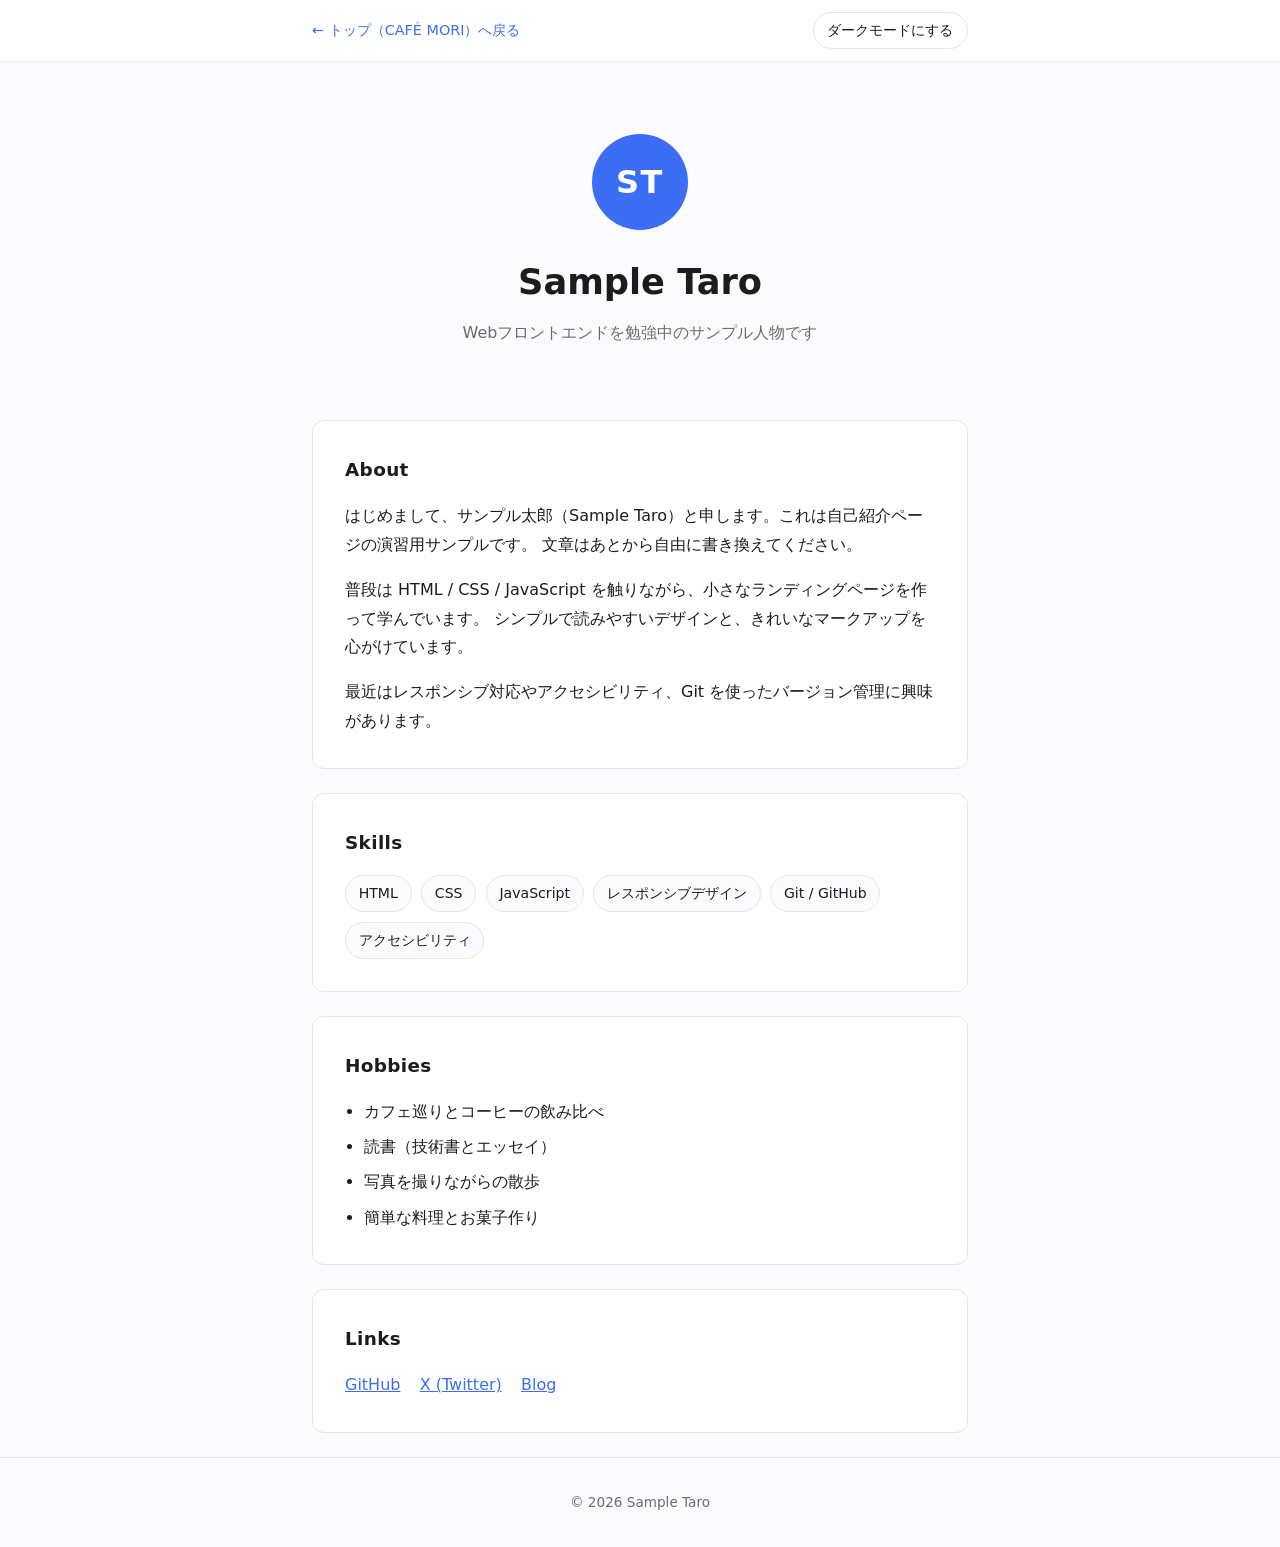
==== profile/index.html @ 0957e4b3 "自己紹介ページ（profile/）を追加し、トップからの導線を設置 - profile/index.html, style.css, script.js を新規作成（サンプル内容の演習用ページ） - " ====
<!DOCTYPE html>
<html lang="ja">
<head>
  <meta charset="UTF-8" />
  <meta name="viewport" content="width=device-width, initial-scale=1.0" />
  <meta name="description" content="サンプルの自己紹介ページ（演習用）。" />
  <title>自己紹介｜Sample Taro</title>
  <link rel="stylesheet" href="style.css" />
</head>
<body>

  <!-- ===== トップ（カフェLP）へ戻る導線 ===== -->
  <div class="topbar">
    <div class="wrap topbar-inner">
      <a class="back-link" href="../index.html">&larr; トップ（CAFÉ MORI）へ戻る</a>
      <!-- テーマ切替ボタン。初期ラベルは script.js で更新する -->
      <button type="button" id="themeToggle" class="theme-toggle" aria-pressed="false">
        テーマ切替
      </button>
    </div>
  </div>

  <main class="wrap">

    <!-- ===== ヘッダー：アバター・名前・キャッチコピー ===== -->
    <header class="profile-header">
      <div class="avatar" aria-hidden="true">ST</div>
      <h1 class="name">Sample Taro</h1>
      <p class="tagline">Webフロントエンドを勉強中のサンプル人物です</p>
    </header>

    <!-- ===== About：自己紹介文 ===== -->
    <section class="section" id="about">
      <h2 class="section-title">About</h2>
      <p>
        はじめまして、サンプル太郎（Sample Taro）と申します。これは自己紹介ページの演習用サンプルです。
        文章はあとから自由に書き換えてください。
      </p>
      <p>
        普段は HTML / CSS / JavaScript を触りながら、小さなランディングページを作って学んでいます。
        シンプルで読みやすいデザインと、きれいなマークアップを心がけています。
      </p>
      <p>
        最近はレスポンシブ対応やアクセシビリティ、Git を使ったバージョン管理に興味があります。
      </p>
    </section>

    <!-- ===== Skills：スキルをタグで表示 ===== -->
    <section class="section" id="skills">
      <h2 class="section-title">Skills</h2>
      <ul class="tag-list">
        <li class="tag">HTML</li>
        <li class="tag">CSS</li>
        <li class="tag">JavaScript</li>
        <li class="tag">レスポンシブデザイン</li>
        <li class="tag">Git / GitHub</li>
        <li class="tag">アクセシビリティ</li>
      </ul>
    </section>

    <!-- ===== Hobbies：趣味 ===== -->
    <section class="section" id="hobbies">
      <h2 class="section-title">Hobbies</h2>
      <ul class="bullet-list">
        <li>カフェ巡りとコーヒーの飲み比べ</li>
        <li>読書（技術書とエッセイ）</li>
        <li>写真を撮りながらの散歩</li>
        <li>簡単な料理とお菓子作り</li>
      </ul>
    </section>

    <!-- ===== Links：SNS などへのリンク（href はダミー） ===== -->
    <section class="section" id="links">
      <h2 class="section-title">Links</h2>
      <ul class="link-list">
        <li><a href="#" rel="noopener">GitHub</a></li>
        <li><a href="#" rel="noopener">X (Twitter)</a></li>
        <li><a href="#" rel="noopener">Blog</a></li>
      </ul>
    </section>

  </main>

  <!-- ===== フッター：年は script.js で自動挿入 ===== -->
  <footer class="profile-footer">
    <div class="wrap">
      <p>&copy; <span id="year">2026</span> Sample Taro</p>
    </div>
  </footer>

  <script src="script.js" defer></script>
</body>
</html>
---- profile/style.css ----
/* =========================================================
   自己紹介ページ（演習用）スタイル
   シンプル・モダン。外部フォントやライブラリは使わない。
   ========================================================= */

/* ----- カラートークン（ライト） ----- */
:root {
  --bg:        #fbfbfd;
  --surface:   #ffffff;
  --text:      #1c1c1e;
  --muted:     #6b6b70;
  --accent:    #3b6ef5;
  --border:    #e5e5ea;
  --radius:    12px;
  --maxw:      720px;
}

/* ----- カラートークン（ダーク） ----- */
/* システム設定がダークのとき（[data-theme] 未指定時のみ適用） */
@media (prefers-color-scheme: dark) {
  :root:not([data-theme="light"]) {
    --bg:      #14141a;
    --surface: #1e1e26;
    --text:    #f2f2f7;
    --muted:   #a0a0aa;
    --accent:  #7aa2ff;
    --border:  #33333d;
  }
}

/* JS トグルで明示的にダークを選んだとき（システム設定より優先） */
:root[data-theme="dark"] {
  --bg:      #14141a;
  --surface: #1e1e26;
  --text:    #f2f2f7;
  --muted:   #a0a0aa;
  --accent:  #7aa2ff;
  --border:  #33333d;
}

/* ----- リセット・基本 ----- */
*, *::before, *::after { box-sizing: border-box; }

body {
  margin: 0;
  font-family: system-ui, -apple-system, "Hiragino Kaku Gothic ProN",
               "Yu Gothic", Meiryo, sans-serif;
  line-height: 1.8;
  color: var(--text);
  background: var(--bg);
  -webkit-font-smoothing: antialiased;
}

/* 中央寄せの共通ラッパー */
.wrap {
  width: 100%;
  max-width: var(--maxw);
  margin-inline: auto;
  padding-inline: clamp(20px, 5vw, 32px);
}

a { color: var(--accent); }

/* ----- 上部バー（戻るリンク＋テーマ切替） ----- */
.topbar {
  border-bottom: 1px solid var(--border);
  background: var(--surface);
}
.topbar-inner {
  display: flex;
  align-items: center;
  justify-content: space-between;
  gap: 1rem;
  padding-block: 12px;
}
.back-link {
  font-size: 0.9rem;
  text-decoration: none;
}
.back-link:hover { text-decoration: underline; }

.theme-toggle {
  font: inherit;
  font-size: 0.85rem;
  padding: 0.4em 1em;
  color: var(--text);
  background: transparent;
  border: 1px solid var(--border);
  border-radius: 999px;
  cursor: pointer;
  transition: border-color 0.2s ease, background-color 0.2s ease;
}
.theme-toggle:hover { border-color: var(--accent); }

/* ----- プロフィールヘッダー ----- */
.profile-header {
  text-align: center;
  padding-block: clamp(40px, 8vw, 72px);
}
.avatar {
  width: 96px;
  height: 96px;
  margin: 0 auto 1.2rem;
  display: grid;
  place-items: center;
  border-radius: 50%;
  background: var(--accent);
  color: #fff;
  font-size: 2rem;
  font-weight: 700;
  letter-spacing: 0.05em;
}
.name {
  margin: 0 0 0.4rem;
  font-size: clamp(1.6rem, 5vw, 2.2rem);
}
.tagline {
  margin: 0;
  color: var(--muted);
}

/* ----- セクション共通 ----- */
.section {
  padding: clamp(24px, 4vw, 32px);
  margin-bottom: 1.5rem;
  background: var(--surface);
  border: 1px solid var(--border);
  border-radius: var(--radius);
}
.section-title {
  margin: 0 0 1rem;
  font-size: 1.15rem;
  letter-spacing: 0.02em;
}
.section p { margin: 0 0 1rem; }
.section p:last-child { margin-bottom: 0; }

/* ----- Skills：タグ（pill） ----- */
.tag-list {
  display: flex;
  flex-wrap: wrap;
  gap: 0.6rem;
  margin: 0;
  padding: 0;
  list-style: none;
}
.tag {
  padding: 0.35em 0.9em;
  font-size: 0.88rem;
  background: var(--bg);
  border: 1px solid var(--border);
  border-radius: 999px;
}

/* ----- Hobbies：箇条書き ----- */
.bullet-list {
  margin: 0;
  padding-left: 1.2rem;
}
.bullet-list li { margin-bottom: 0.4rem; }
.bullet-list li:last-child { margin-bottom: 0; }

/* ----- Links ----- */
.link-list {
  display: flex;
  flex-wrap: wrap;
  gap: 1.2rem;
  margin: 0;
  padding: 0;
  list-style: none;
}

/* ----- フッター ----- */
.profile-footer {
  padding-block: 32px;
  text-align: center;
  color: var(--muted);
  font-size: 0.85rem;
  border-top: 1px solid var(--border);
}
.profile-footer p { margin: 0; }

/* ----- モーションを控えたい設定に配慮 ----- */
@media (prefers-reduced-motion: reduce) {
  * { transition: none !important; }
}
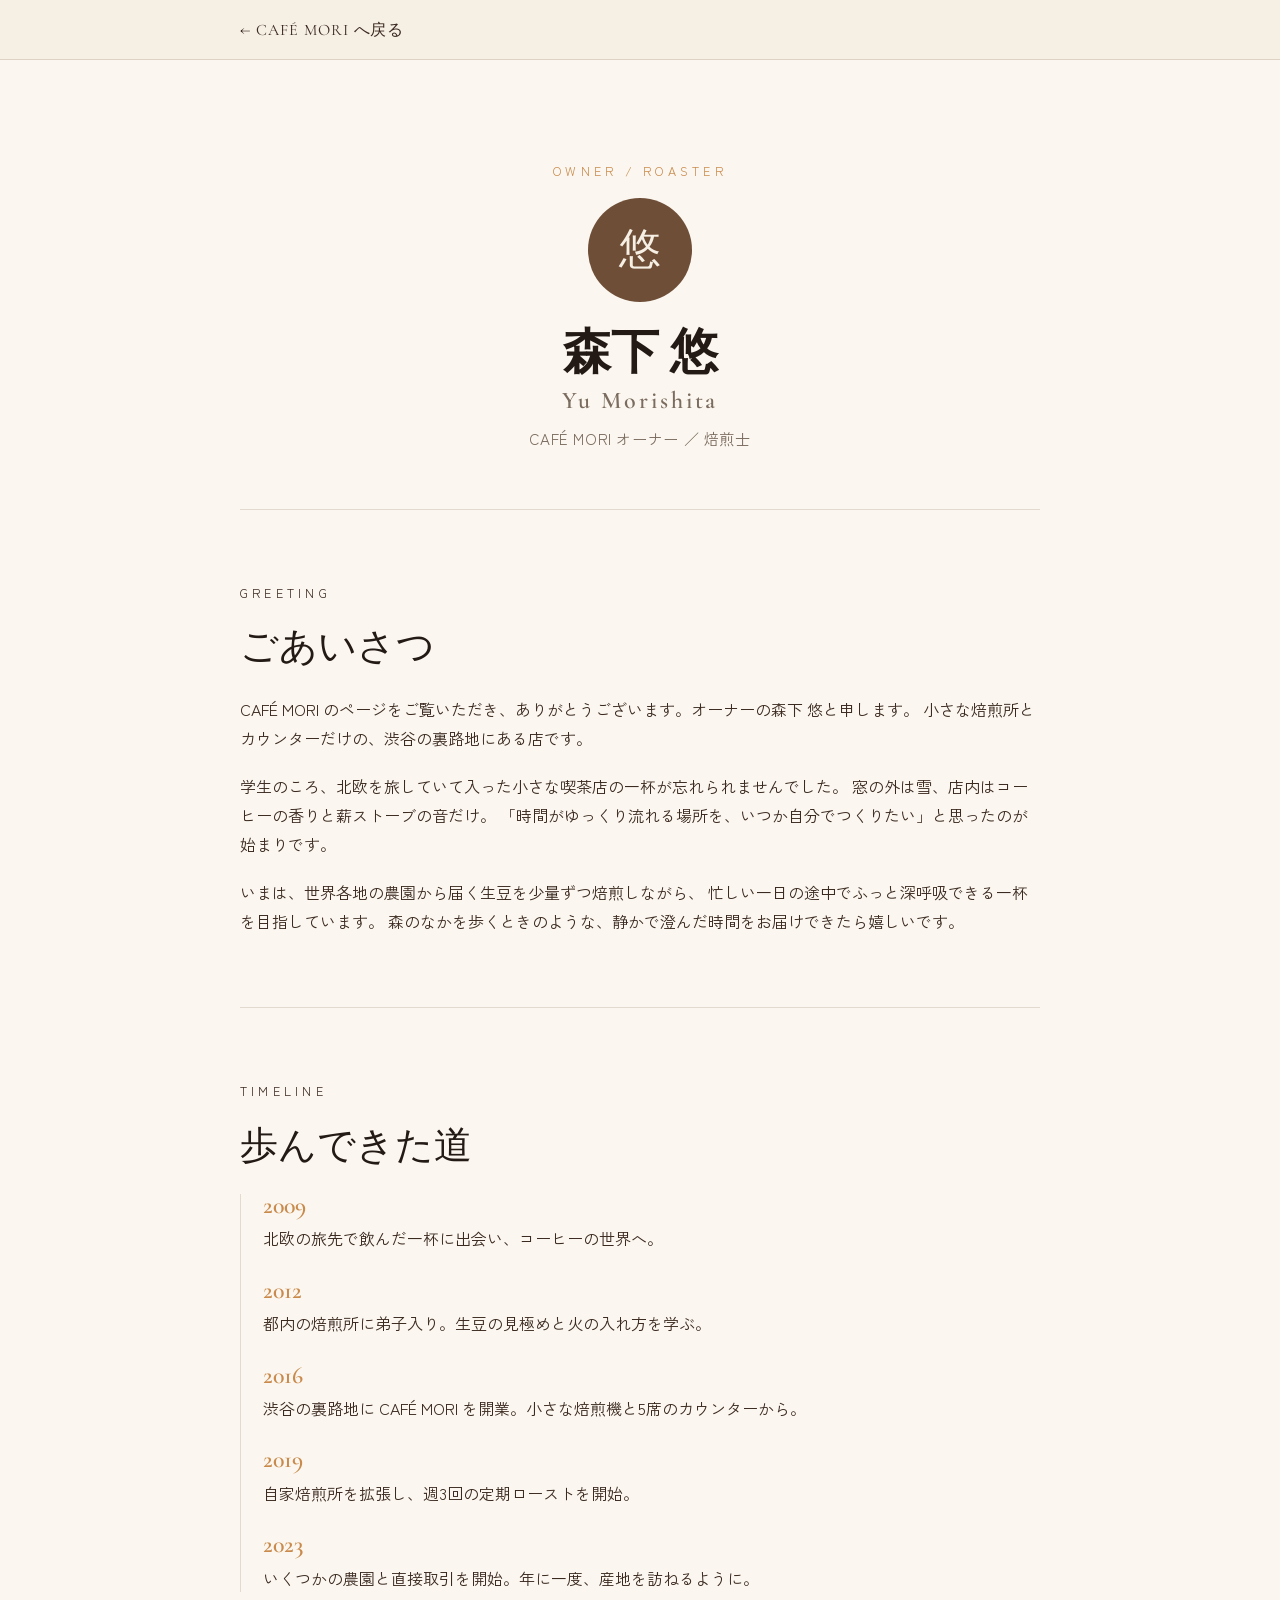
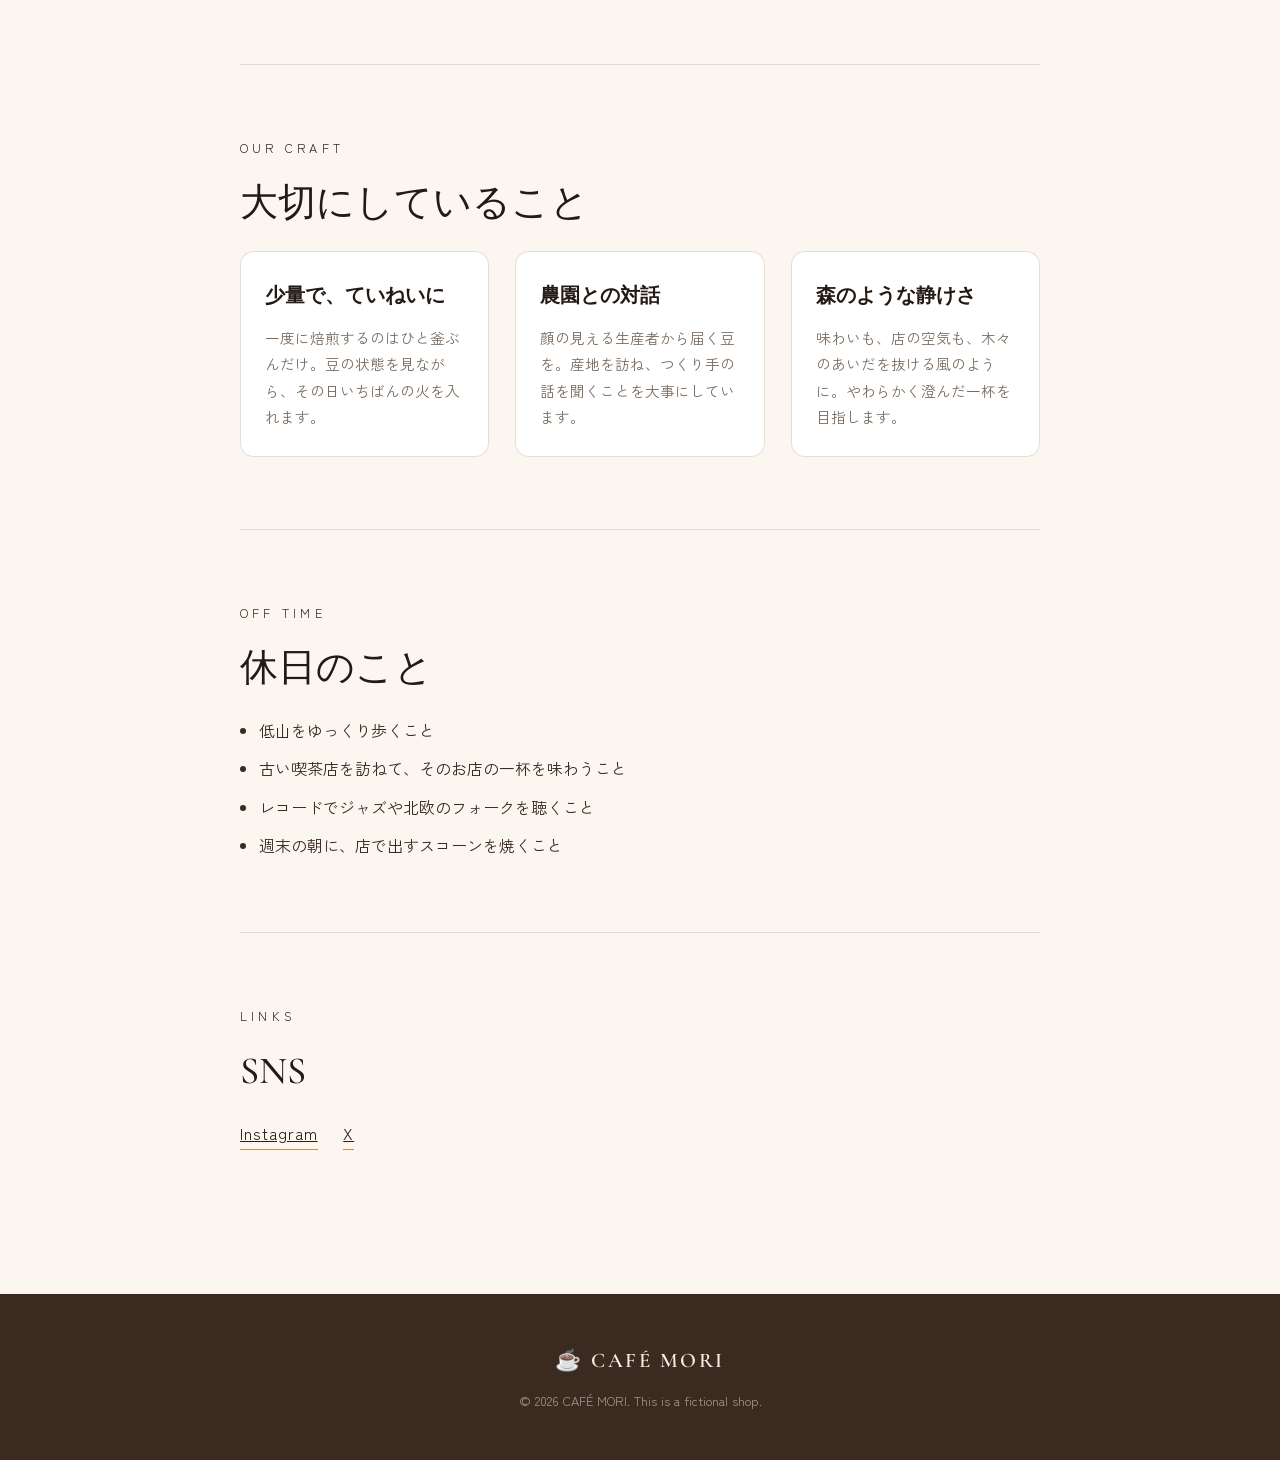
==== commit 5f9b5e0c: "自己紹介ページをカフェオーナー（森下 悠）の紹介ページに作り直す - profile/index.html: 架空オーナーのごあいさつ・年表・こだわり・休日・SNS で再構成 - profile/st" ====
--- a/profile/index.html
+++ b/profile/index.html
@@ -3,88 +3,132 @@
 <head>
   <meta charset="UTF-8" />
   <meta name="viewport" content="width=device-width, initial-scale=1.0" />
-  <meta name="description" content="サンプルの自己紹介ページ（演習用）。" />
-  <title>自己紹介｜Sample Taro</title>
-  <link rel="stylesheet" href="style.css" />
+  <meta name="description" content="CAFÉ MORI オーナー・森下 悠のプロフィール。森の静けさを一杯に届ける焙煎士のごあいさつ。" />
+  <title>オーナー紹介｜CAFÉ MORI</title>
+
+  <!-- Google Fonts（カフェLPと同じ書体で世界観を合わせる） -->
+  <link rel="preconnect" href="https://fonts.googleapis.com" />
+  <link rel="preconnect" href="https://fonts.gstatic.com" crossorigin />
+  <link href="https://fonts.googleapis.com/css2?family=Cormorant+Garamond:wght@400;500;600&family=Zen+Kaku+Gothic+New:wght@300;400;500;700&display=swap" rel="stylesheet" />
+
+  <link rel="stylesheet" href="styles.css" />
 </head>
 <body>
 
   <!-- ===== トップ（カフェLP）へ戻る導線 ===== -->
   <div class="topbar">
-    <div class="wrap topbar-inner">
-      <a class="back-link" href="../index.html">&larr; トップ（CAFÉ MORI）へ戻る</a>
-      <!-- テーマ切替ボタン。初期ラベルは script.js で更新する -->
-      <button type="button" id="themeToggle" class="theme-toggle" aria-pressed="false">
-        テーマ切替
-      </button>
+    <div class="wrap">
+      <a class="back-link" href="../index.html">&larr; CAFÉ&nbsp;MORI へ戻る</a>
     </div>
   </div>
 
   <main class="wrap">
 
-    <!-- ===== ヘッダー：アバター・名前・キャッチコピー ===== -->
-    <header class="profile-header">
-      <div class="avatar" aria-hidden="true">ST</div>
-      <h1 class="name">Sample Taro</h1>
-      <p class="tagline">Webフロントエンドを勉強中のサンプル人物です</p>
+    <!-- ===== ヘッダー：肩書き・モノグラム・氏名 ===== -->
+    <header class="intro-header reveal">
+      <p class="eyebrow">Owner / Roaster</p>
+      <div class="monogram" aria-hidden="true">悠</div>
+      <h1 class="name">森下 悠<span class="name-en">Yu&nbsp;Morishita</span></h1>
+      <p class="role">CAFÉ MORI オーナー ／ 焙煎士</p>
     </header>
 
-    <!-- ===== About：自己紹介文 ===== -->
-    <section class="section" id="about">
-      <h2 class="section-title">About</h2>
+    <!-- ===== ごあいさつ ===== -->
+    <section class="section reveal" id="greeting">
+      <p class="section-eyebrow">Greeting</p>
+      <h2 class="section-title">ごあいさつ</h2>
       <p>
-        はじめまして、サンプル太郎（Sample Taro）と申します。これは自己紹介ページの演習用サンプルです。
-        文章はあとから自由に書き換えてください。
+        CAFÉ MORI のページをご覧いただき、ありがとうございます。オーナーの森下 悠と申します。
+        小さな焙煎所とカウンターだけの、渋谷の裏路地にある店です。
       </p>
       <p>
-        普段は HTML / CSS / JavaScript を触りながら、小さなランディングページを作って学んでいます。
-        シンプルで読みやすいデザインと、きれいなマークアップを心がけています。
+        学生のころ、北欧を旅していて入った小さな喫茶店の一杯が忘れられませんでした。
+        窓の外は雪、店内はコーヒーの香りと薪ストーブの音だけ。
+        「時間がゆっくり流れる場所を、いつか自分でつくりたい」と思ったのが始まりです。
       </p>
       <p>
-        最近はレスポンシブ対応やアクセシビリティ、Git を使ったバージョン管理に興味があります。
+        いまは、世界各地の農園から届く生豆を少量ずつ焙煎しながら、
+        忙しい一日の途中でふっと深呼吸できる一杯を目指しています。
+        森のなかを歩くときのような、静かで澄んだ時間をお届けできたら嬉しいです。
       </p>
     </section>
 
-    <!-- ===== Skills：スキルをタグで表示 ===== -->
-    <section class="section" id="skills">
-      <h2 class="section-title">Skills</h2>
-      <ul class="tag-list">
-        <li class="tag">HTML</li>
-        <li class="tag">CSS</li>
-        <li class="tag">JavaScript</li>
-        <li class="tag">レスポンシブデザイン</li>
-        <li class="tag">Git / GitHub</li>
-        <li class="tag">アクセシビリティ</li>
+    <!-- ===== 歩んできた道（年表） ===== -->
+    <section class="section reveal" id="path">
+      <p class="section-eyebrow">Timeline</p>
+      <h2 class="section-title">歩んできた道</h2>
+      <dl class="timeline">
+        <div>
+          <dt>2009</dt>
+          <dd>北欧の旅先で飲んだ一杯に出会い、コーヒーの世界へ。</dd>
+        </div>
+        <div>
+          <dt>2012</dt>
+          <dd>都内の焙煎所に弟子入り。生豆の見極めと火の入れ方を学ぶ。</dd>
+        </div>
+        <div>
+          <dt>2016</dt>
+          <dd>渋谷の裏路地に CAFÉ MORI を開業。小さな焙煎機と5席のカウンターから。</dd>
+        </div>
+        <div>
+          <dt>2019</dt>
+          <dd>自家焙煎所を拡張し、週3回の定期ローストを開始。</dd>
+        </div>
+        <div>
+          <dt>2023</dt>
+          <dd>いくつかの農園と直接取引を開始。年に一度、産地を訪ねるように。</dd>
+        </div>
+      </dl>
+    </section>
+
+    <!-- ===== こだわり（カード3枚） ===== -->
+    <section class="section reveal" id="values">
+      <p class="section-eyebrow">Our Craft</p>
+      <h2 class="section-title">大切にしていること</h2>
+      <div class="value-grid">
+        <article class="value-card">
+          <h3>少量で、ていねいに</h3>
+          <p>一度に焙煎するのはひと釜ぶんだけ。豆の状態を見ながら、その日いちばんの火を入れます。</p>
+        </article>
+        <article class="value-card">
+          <h3>農園との対話</h3>
+          <p>顔の見える生産者から届く豆を。産地を訪ね、つくり手の話を聞くことを大事にしています。</p>
+        </article>
+        <article class="value-card">
+          <h3>森のような静けさ</h3>
+          <p>味わいも、店の空気も、木々のあいだを抜ける風のように。やわらかく澄んだ一杯を目指します。</p>
+        </article>
+      </div>
+    </section>
+
+    <!-- ===== 休日のこと ===== -->
+    <section class="section reveal" id="offtime">
+      <p class="section-eyebrow">Off Time</p>
+      <h2 class="section-title">休日のこと</h2>
+      <ul class="bullet-list">
+        <li>低山をゆっくり歩くこと</li>
+        <li>古い喫茶店を訪ねて、そのお店の一杯を味わうこと</li>
+        <li>レコードでジャズや北欧のフォークを聴くこと</li>
+        <li>週末の朝に、店で出すスコーンを焼くこと</li>
       </ul>
     </section>
 
-    <!-- ===== Hobbies：趣味 ===== -->
-    <section class="section" id="hobbies">
-      <h2 class="section-title">Hobbies</h2>
-      <ul class="bullet-list">
-        <li>カフェ巡りとコーヒーの飲み比べ</li>
-        <li>読書（技術書とエッセイ）</li>
-        <li>写真を撮りながらの散歩</li>
-        <li>簡単な料理とお菓子作り</li>
-      </ul>
-    </section>
-
-    <!-- ===== Links：SNS などへのリンク（href はダミー） ===== -->
-    <section class="section" id="links">
-      <h2 class="section-title">Links</h2>
+    <!-- ===== リンク（SNS。href はダミー） ===== -->
+    <section class="section reveal" id="links">
+      <p class="section-eyebrow">Links</p>
+      <h2 class="section-title">SNS</h2>
       <ul class="link-list">
-        <li><a href="#" rel="noopener">GitHub</a></li>
-        <li><a href="#" rel="noopener">X (Twitter)</a></li>
-        <li><a href="#" rel="noopener">Blog</a></li>
+        <li><a href="#" rel="noopener">Instagram</a></li>
+        <li><a href="#" rel="noopener">X</a></li>
       </ul>
     </section>
 
   </main>
 
   <!-- ===== フッター：年は script.js で自動挿入 ===== -->
-  <footer class="profile-footer">
+  <footer class="page-footer">
     <div class="wrap">
-      <p>&copy; <span id="year">2026</span> Sample Taro</p>
+      <p class="footer-brand">☕ CAFÉ&nbsp;MORI</p>
+      <p class="footer-copy">&copy; <span id="year">2026</span> CAFÉ MORI. This is a fictional shop.</p>
     </div>
   </footer>
 
--- a/profile/styles.css
+++ b/profile/styles.css
@@ -0,0 +1,256 @@
+/* =========================================================
+   CAFÉ MORI — オーナー紹介ページ スタイル
+   カフェLP（../styles.css）のデザイントークンに合わせている。
+   ========================================================= */
+
+/* ----- デザイントークン（カフェLPと共通の値） ----- */
+:root {
+  --espresso:   #241a15;
+  --coffee:     #3b2a20;
+  --mocha:      #6f4e37;
+  --caramel:    #c98a4b;
+  --cream:      #f6efe4;
+  --paper:      #fbf7f0;
+  --ink:        #2c2019;
+  --muted:      #7b6c5f;
+  --line:       rgba(111, 78, 55, .18);
+
+  --font-serif: "Cormorant Garamond", "Times New Roman", serif;
+  --font-sans:  "Zen Kaku Gothic New", system-ui, -apple-system, "Hiragino Kaku Gothic ProN", "Yu Gothic", Meiryo, sans-serif;
+
+  --container: 880px;
+  --radius: 14px;
+  --shadow: 0 18px 50px -20px rgba(36, 26, 21, .35);
+  --ease: cubic-bezier(.22, 1, .36, 1);
+}
+
+/* ----- リセット・基本 ----- */
+*, *::before, *::after { box-sizing: border-box; }
+
+body {
+  margin: 0;
+  font-family: var(--font-sans);
+  font-weight: 400;
+  line-height: 1.8;
+  color: var(--ink);
+  background: var(--paper);
+  -webkit-font-smoothing: antialiased;
+  text-rendering: optimizeLegibility;
+}
+
+a { color: inherit; }
+
+/* 中央寄せの共通ラッパー */
+.wrap {
+  width: 100%;
+  max-width: var(--container);
+  margin-inline: auto;
+  padding-inline: clamp(20px, 5vw, 40px);
+}
+
+/* ----- 上部バー（トップへ戻る） ----- */
+.topbar {
+  background: var(--cream);
+  border-bottom: 1px solid var(--line);
+}
+.topbar .wrap {
+  padding-block: 14px;
+}
+.back-link {
+  font-family: var(--font-serif);
+  font-size: 1rem;
+  letter-spacing: .06em;
+  text-decoration: none;
+  color: var(--coffee);
+  transition: color .25s var(--ease);
+}
+.back-link:hover { color: var(--caramel); }
+
+/* ----- ヘッダー ----- */
+.intro-header {
+  text-align: center;
+  padding-block: clamp(56px, 10vw, 100px) clamp(32px, 6vw, 56px);
+}
+.eyebrow,
+.section-eyebrow {
+  margin: 0 0 1rem;
+  font-size: .78rem;
+  letter-spacing: .34em;
+  text-transform: uppercase;
+  color: var(--caramel);
+}
+.monogram {
+  width: 104px;
+  height: 104px;
+  margin: 0 auto 1.4rem;
+  display: grid;
+  place-items: center;
+  border-radius: 50%;
+  background: var(--mocha);
+  color: var(--cream);
+  font-family: var(--font-serif);
+  font-size: 2.6rem;
+  font-weight: 500;
+}
+.name {
+  margin: 0 0 .6rem;
+  font-family: var(--font-serif);
+  font-weight: 600;
+  font-size: clamp(2rem, 5vw, 3rem);
+  line-height: 1.2;
+  color: var(--espresso);
+}
+.name-en {
+  display: block;
+  margin-top: .3rem;
+  font-size: .5em;
+  letter-spacing: .12em;
+  color: var(--muted);
+}
+.role {
+  margin: 0;
+  color: var(--muted);
+  font-size: .95rem;
+  letter-spacing: .04em;
+}
+
+/* ----- セクション共通 ----- */
+.section {
+  padding-block: clamp(40px, 7vw, 72px);
+  border-top: 1px solid var(--line);
+}
+.section-title {
+  margin: 0 0 1.5rem;
+  font-family: var(--font-serif);
+  font-weight: 500;
+  font-size: clamp(1.7rem, 4vw, 2.4rem);
+  line-height: 1.25;
+  color: var(--espresso);
+}
+.section p { margin: 0 0 1.2rem; color: var(--coffee); }
+.section p:last-child { margin-bottom: 0; }
+
+/* ----- 歩んできた道（年表） ----- */
+.timeline {
+  margin: 0;
+  padding-left: 1.4rem;
+  border-left: 1px solid var(--line);
+}
+.timeline > div {
+  position: relative;
+  padding: 0 0 1.6rem;
+}
+.timeline > div:last-child { padding-bottom: 0; }
+.timeline dt {
+  font-family: var(--font-serif);
+  font-size: 1.5rem;
+  font-weight: 600;
+  color: var(--caramel);
+  line-height: 1;
+  margin-bottom: .4rem;
+}
+.timeline dd {
+  margin: 0;
+  color: var(--coffee);
+}
+
+/* ----- こだわり（カード） ----- */
+.value-grid {
+  display: grid;
+  grid-template-columns: repeat(3, 1fr);
+  gap: clamp(16px, 2.5vw, 26px);
+}
+.value-card {
+  padding: 1.6rem 1.5rem;
+  background: #fff;
+  border: 1px solid var(--line);
+  border-radius: var(--radius);
+  transition: transform .4s var(--ease), box-shadow .4s var(--ease);
+}
+.value-card:hover {
+  transform: translateY(-4px);
+  box-shadow: var(--shadow);
+}
+.value-card h3 {
+  margin: 0 0 .7rem;
+  font-family: var(--font-serif);
+  font-size: 1.25rem;
+  font-weight: 600;
+  color: var(--espresso);
+}
+.value-card p {
+  margin: 0;
+  font-size: .92rem;
+  color: var(--muted);
+}
+
+/* ----- 休日のこと（箇条書き） ----- */
+.bullet-list {
+  margin: 0;
+  padding-left: 1.2rem;
+  color: var(--coffee);
+}
+.bullet-list li { margin-bottom: .6rem; }
+.bullet-list li:last-child { margin-bottom: 0; }
+
+/* ----- リンク ----- */
+.link-list {
+  display: flex;
+  flex-wrap: wrap;
+  gap: 1.6rem;
+  margin: 0;
+  padding: 0;
+  list-style: none;
+}
+.link-list a {
+  display: inline-flex;
+  padding-bottom: 2px;
+  border-bottom: 1px solid var(--caramel);
+  letter-spacing: .06em;
+  transition: color .25s var(--ease);
+}
+.link-list a:hover { color: var(--caramel); }
+
+/* ----- フッター ----- */
+.page-footer {
+  margin-top: clamp(40px, 7vw, 72px);
+  background: var(--coffee);
+  color: rgba(246, 239, 228, .85);
+  padding-block: 48px;
+  text-align: center;
+}
+.footer-brand {
+  margin: 0 0 .6rem;
+  font-family: var(--font-serif);
+  font-size: 1.3rem;
+  font-weight: 600;
+  letter-spacing: .12em;
+  color: var(--cream);
+}
+.footer-copy {
+  margin: 0;
+  font-size: .8rem;
+  color: rgba(246, 239, 228, .55);
+}
+
+/* ----- スクロールで要素をふわっと表示 ----- */
+.reveal {
+  opacity: 0;
+  transform: translateY(24px);
+  transition: opacity .8s var(--ease), transform .8s var(--ease);
+}
+.reveal.is-visible {
+  opacity: 1;
+  transform: translateY(0);
+}
+
+/* ----- モーションを控えたい設定に配慮 ----- */
+@media (prefers-reduced-motion: reduce) {
+  * { transition: none !important; }
+  .reveal { opacity: 1 !important; transform: none !important; }
+}
+
+/* ----- レスポンシブ ----- */
+@media (max-width: 720px) {
+  .value-grid { grid-template-columns: 1fr; }
+}
